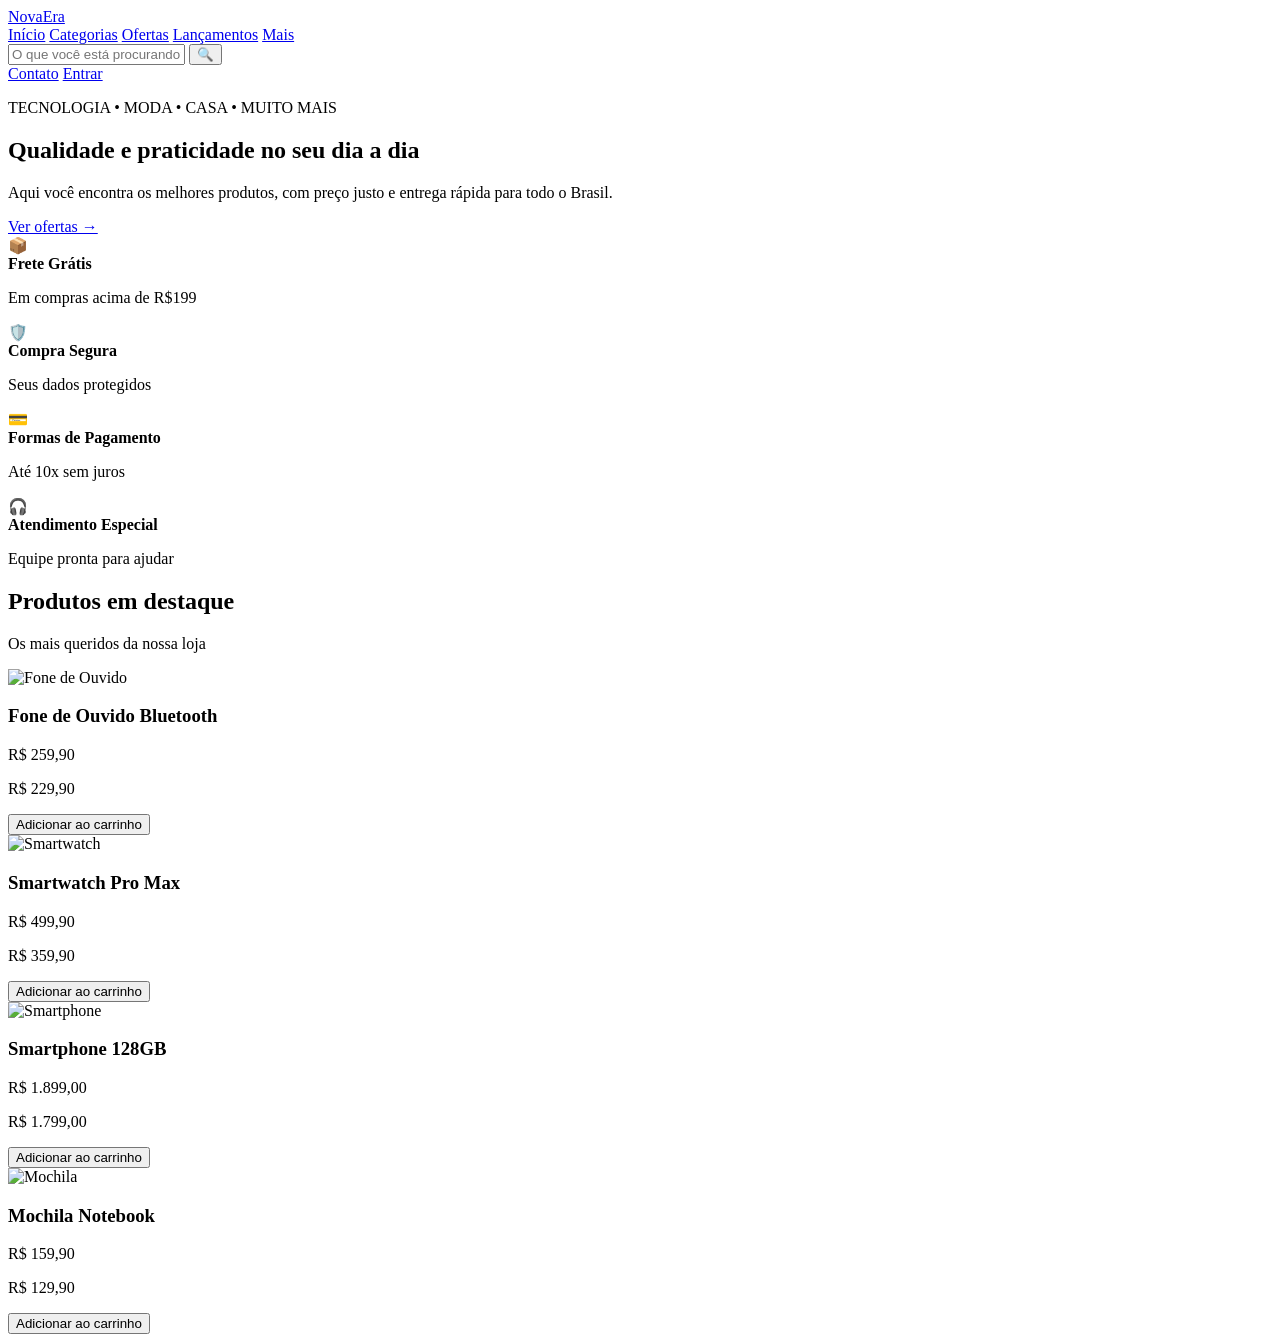
==== index.html @ 0400ccf2 "Update and rename NovaEra.index.html to index.html" ====
<!DOCTYPE html>              <!--avisa ao navegador: "isso aqui é uma página de site"-->
<html lang="pt-br">          <!--diz que o site está em português do Brasil-->

<head>                     <!--cabeça da página: configurações que o usuário não vê-->
    <meta charset="UTF-8"> <!--aceita acentos, ç, ã...-->
    <meta name = "viewport" content="width=device-width, initial-scale=1.0">
    <!--o viewport faz o site funcionar direitinho no celular-->

    <title>NovaEra</title>  <!--nome que aparece na aba-->
    <link rel="stylesheet" href="style.css">
     <!--conecta o arquivo de estilo (CSS) com o HTML-->
    <link rel="icon" type="image/png" href="favicon2.png">
    <!--o ícone que aparece do lado do nome na aba-->
</head>

<body class="corpo">        <!--é tudo que aparece na tela para o usuário-->
<header class="cabecalho">

    <div class="cabecalho-conteudo">
        <a href="#" class="logo">NovaEra</a>    
            <!--.logo → o nome "NovaEra" no canto esquerdo-->

        <nav class="menu-principal"> 
            <!--.menu-principal → os links: Início, Categorias, Ofertas...-->
           
            <a href="#">Início</a>
            <a href="#">Categorias</a>
            <a href="#">Ofertas</a>
            <a href="#">Lançamentos</a>
            <a href="#">Mais</a>
        </nav>

        <form class="barra-pesquisa" action="#">
            <!--.barra-pesquisa → campo de digitar e buscar produtos-->
            <input type="text" placeholder="O que você está procurando?">
            <button type="submit">🔍</button>
        </form>

        <div class="area-usuario">  <!--.area-usuario → Contato / Entrar-->
            <a href="#">Contato</a>
            <a href="#">Entrar</a>
        </div>
    </div>

</header>


<main>
    <!-- BANNER PRINCIPAL --> 
    <section class="banner">    <!--Título, texto e botão "Ver ofertas"-->
        <div class="banner-conteudo">
            <p class="subtitulo">TECNOLOGIA • MODA • CASA • MUITO MAIS</p>
            <h2>Qualidade e praticidade no seu dia a dia</h2>
            <p class="texto">Aqui você encontra os melhores produtos, com preço justo e entrega rápida para todo o Brasil.</p>
            <a href="#" class="botao">Ver ofertas →</a>
        </div>
    </section>

    <!-- SERVIÇOS -->
    <section class="servicos"> 
         <!--Os 4 quadradinhos: Frete Grátis, Compra Segura, etc.
                    
         
         Cada um é um .servico-item com ícone + texto: -->

        <div class="servico-item">
            <span>📦</span>
            <div>
                <strong>Frete Grátis</strong>
                <p>Em compras acima de R$199</p>
            </div>
        </div>
        <div class="servico-item">
            <span>🛡️</span>
            <div>
                <strong>Compra Segura</strong>
                <p>Seus dados protegidos</p>
            </div>
        </div>
        <div class="servico-item">
            <span>💳</span>
            <div>
                <strong>Formas de Pagamento</strong>
                <p>Até 10x sem juros</p>
            </div>
        </div>
        <div class="servico-item">
            <span>🎧</span>
            <div>
                <strong>Atendimento Especial</strong>
                <p>Equipe pronta para ajudar</p>
            </div>
        </div>
    </section>



    <!-- PRODUTOS -->
    <section class="produtos">  
        <!--.grade-produtos → a "grade" que organiza os cards lado a lado-->

        <h2>Produtos em destaque</h2>
        <p class="legenda">Os mais queridos da nossa loja</p>
        <div class="grade-produtos">
            <!-- Produto 1 - Fone -->
            <div class="produto-card">
                <img src="imagens/fone.jpg" alt="Fone de Ouvido">
                <h3>Fone de Ouvido Bluetooth</h3>
                <p class="preco-antigo">R$ 259,90</p> <!--preço riscado-->
                <p class="preco">R$ 229,90</p>
                <button>Adicionar ao carrinho</button>
            </div>

            <!-- Produto 2 - Relógio -->
            <div class="produto-card">
                <img src="imagens/relogio.jpg" alt="Smartwatch">
                <h3>Smartwatch Pro Max</h3>
                <p class="preco-antigo">R$ 499,90</p>
                <p class="preco">R$ 359,90</p>
                <button>Adicionar ao carrinho</button>
            </div>

            <!-- Produto 3 - Celular -->
            <div class="produto-card">
                <img src="imagens/celular.jpg" alt="Smartphone">
                <h3>Smartphone 128GB</h3>
                <p class="preco-antigo">R$ 1.899,00</p>
                <p class="preco">R$ 1.799,00</p>
                <button>Adicionar ao carrinho</button>
            </div>

            <!-- Produto 4 - Mochila -->
            <div class="produto-card">
                <img src="imagens/mochila.jpg" alt="Mochila">
                <h3>Mochila Notebook</h3>
                <p class="preco-antigo">R$ 159,90</p>
                <p class="preco">R$ 129,90</p>
                <button>Adicionar ao carrinho</button>
            </div>
        </div>
    </section>
</main>
</body>
</html>
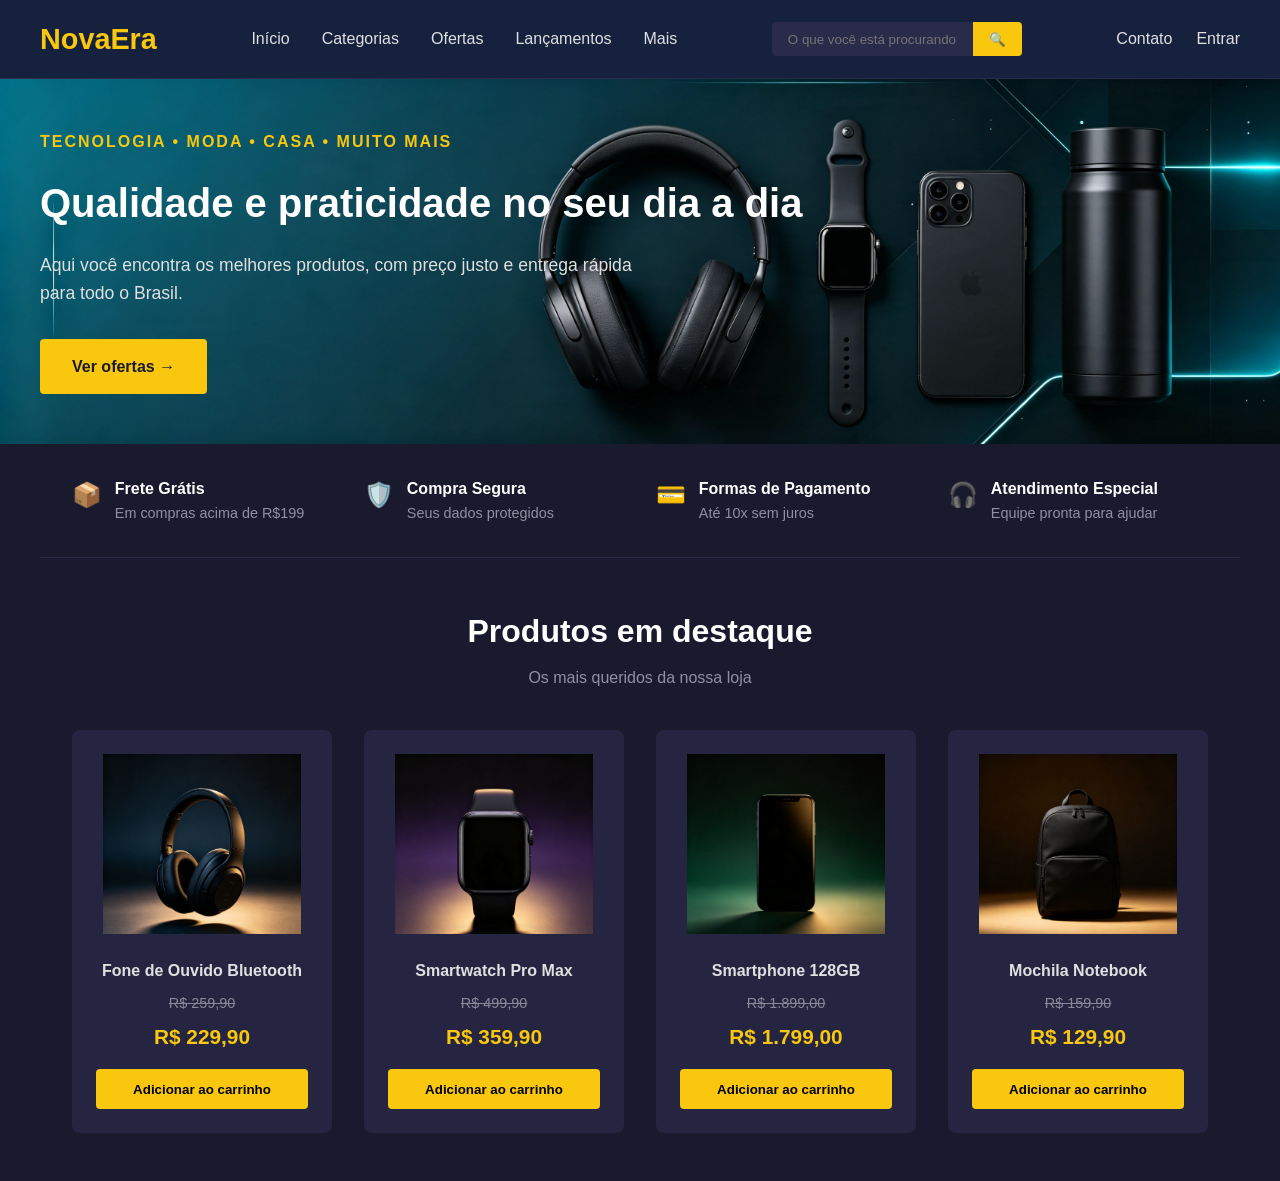
==== commit e969a773: "Update index.html" ====
--- a/index.html
+++ b/index.html
@@ -9,7 +9,7 @@
     <title>NovaEra</title>  <!--nome que aparece na aba-->
     <link rel="stylesheet" href="style.css">
      <!--conecta o arquivo de estilo (CSS) com o HTML-->
-    <link rel="icon" type="image/png" href="favicon2.png">
+     <link rel="icon" type="image/jpg" href="imagens/favicon.jpg">
     <!--o ícone que aparece do lado do nome na aba-->
 </head>
 
--- a/style.css
+++ b/style.css
@@ -0,0 +1,305 @@
+
+
+
+/* algumas explicações: 
+
+    padding == cria espaçamento interno;
+    line-height == controla o espaçamento entre linhas de texto;
+    max-width == limita a largura máxima para o conteúdo não ficar espalhado demais;
+    display == define como os elementos se organizam na página;
+    justify-content == alinha itens horizontalmente;
+    flex-wrap == faz os itens quebrarem de linha quando não couberem;
+    transition == deixa mudanças mais suaves e bonitas;
+    outline == é uma linha externa que não desloca nada; 
+    cursor == muda o formato do mouse ao passar, e gap cria espaçamento entre elementos sem complicação. */
+
+
+
+
+
+
+
+/* ===== RESET E CONFIGURAÇÕES GERAIS ===== */
+
+
+
+/*  o "*" → pega todos os elementos e limpa espaços padrão do navegador
+    box-sizing → facilita o cálculo de tamanhos*/
+* {
+    margin: 0;
+    padding: 0;
+    box-sizing: border-box;
+}
+
+/*Cor de fundo, cor do texto e fonte de toda a página*/
+body {
+    font-family: 'Segoe UI', Arial, sans-serif;
+    background-color: #1a1a2e;
+    color: #ffffff;
+    line-height: 1.6;
+}
+
+a {
+    text-decoration: none;
+    color: inherit;
+}
+
+
+
+
+
+/* ===== CABEÇALHO ===== */
+
+
+/*  Cor de fundo do topo
+    Logo em dourado
+    :hover → quando passa o mouse por cima, muda de cor */
+.cabecalho {
+    background-color: #16213e;
+    padding: 1rem 2rem;
+    border-bottom: 1px solid #2a2a4a;
+}
+
+.cabecalho-conteudo {
+    max-width: 1200px;
+    margin: 0 auto;
+    display: flex;
+    align-items: center;
+    justify-content: space-between;
+    flex-wrap: wrap;
+    gap: 1rem;
+}
+
+.logo {
+    font-size: 1.8rem;
+    font-weight: bold;
+    color: #f9c80e;
+}
+
+.menu-principal {
+    display: flex;
+    gap: 2rem;
+}
+
+.menu-principal a {
+    color: #e0e0e0;
+    transition: color 0.3s;
+}
+
+.menu-principal a:hover {
+    color: #f9c80e;
+}
+
+.barra-pesquisa {
+    display: flex;
+}
+
+.barra-pesquisa input {
+    padding: 0.6rem 1rem;
+    border: none;
+    border-radius: 4px 0 0 4px;
+    background-color: #2a2a4a;
+    color: #fff;
+    outline: none;
+}
+
+.barra-pesquisa button {
+    padding: 0.6rem 1rem;
+    border: none;
+    background-color: #f9c80e;
+    border-radius: 0 4px 4px 0;
+    cursor: pointer;
+    transition: background-color 0.3s;
+}
+
+.barra-pesquisa button:hover {
+    background-color: #e0b000;
+}
+
+.area-usuario {
+    display: flex;
+    gap: 1.5rem;
+}
+
+.area-usuario a {
+    color: #e0e0e0;
+    transition: color 0.3s;
+}
+
+.area-usuario a:hover {
+    color: #f9c80e;
+}
+
+/* ===== BANNER ===== */
+
+
+/*  url(...) → carrega a imagem de fundo
+    center center → centraliza a imagem
+    cover → cobre toda a área sem deformar
+    min-height → altura mínima do banner*/
+.banner {
+    background:  url('./imagens/banner.jpg') no-repeat center center;
+    background-size: cover;
+    min-height: 365px;
+    display: flex;
+    align-items: center;
+}
+
+.banner-conteudo {
+    max-width: 1200px;
+    margin: 0 auto;
+    width: 100%;
+}
+
+.subtitulo {
+    color: #f9c80e;
+    font-weight: 600;
+    letter-spacing: 2px;
+    margin-bottom: 1rem;
+}
+
+.banner-conteudo h2 {
+    font-size: 2.5rem;
+    margin-bottom: 1rem;
+}
+
+.texto {
+    font-size: 1.1rem;
+    color: #e0e0e0;
+    margin-bottom: 2rem;
+    max-width: 600px;
+}
+
+.botao {
+    display: inline-block;
+    padding: 0.9rem 2rem;
+    background-color: #f9c80e;
+    color: #1a1a2e;
+    font-weight: bold;
+    border-radius: 4px;
+    transition: background-color 0.3s;
+}
+
+.botao:hover {
+    background-color: #e0b000;
+}
+
+
+
+/* ===== SERVIÇOS ===== */
+.servicos {
+    max-width: 1200px;
+    margin: 0 auto;
+    padding: 2rem;
+    display: grid;
+    grid-template-columns: repeat(auto-fit, minmax(220px, 1fr));
+    gap: 2rem;
+    border-bottom: 1px solid #2a2a4a;
+}
+
+.servico-item {
+    display: flex;
+    align-items: flex-start;
+    gap: 0.8rem;
+}
+
+.servico-item span {
+    font-size: 1.5rem;
+}
+
+.servico-item strong {
+    display: block;
+    color: #fff;
+}
+
+.servico-item p {
+    color: #9090a0;
+    font-size: 0.9rem;
+}
+
+/* ===== PRODUTOS ===== */
+.produtos {
+    max-width: 1200px;
+    margin: 0 auto;
+    padding: 3rem 2rem;
+    text-align: center;
+}
+
+.produtos h2 {
+    font-size: 2rem;
+    margin-bottom: 0.5rem;
+}
+
+.legenda {
+    color: #9090a0;
+    margin-bottom: 2.5rem;
+}
+
+.grade-produtos {
+    display: grid;
+    grid-template-columns: repeat(auto-fit, minmax(220px, 1fr));
+    gap: 2rem;
+}
+
+
+
+
+/*  Fundo escuro de cada card
+    transition → animação suave
+    transform: translateY(-5px) → levanta o card quando passa o mouse*/
+.produto-card {
+    background-color: #252542;
+    padding: 1.5rem;
+    border-radius: 8px;
+    transition: transform 0.3s, box-shadow 0.3s;
+}
+
+.produto-card:hover {
+    transform: translateY(-5px);
+    box-shadow: 0 8px 20px rgba(0,0,0,0.3);
+}
+
+
+/*Todas as imagens ficam com a mesma altura e não esticam*/
+.produto-card img {
+    width: 100%;
+    height: 180px;
+    object-fit: contain;
+    margin-bottom: 1rem;
+    border-radius: 4px;
+}
+
+.produto-card h3 {
+    font-size: 1rem;
+    margin-bottom: 0.5rem;
+    color: #e0e0e0;
+}
+
+.preco-antigo {
+    color: #888899;
+    text-decoration: line-through;
+    font-size: 0.9rem;
+    margin-bottom: 0.3rem;
+}
+
+.preco {
+    color: #f9c80e;
+    font-size: 1.3rem;
+    font-weight: bold;
+    margin-bottom: 1rem;
+}
+
+.produto-card button {
+    width: 100%;
+    padding: 0.8rem;
+    background-color: #f9c80e;
+    border: none;
+    border-radius: 4px;
+    font-weight: bold;
+    cursor: pointer;
+    transition: background-color 0.3s;
+}
+
+.produto-card button:hover {
+    background-color: #e0b000;
+}
